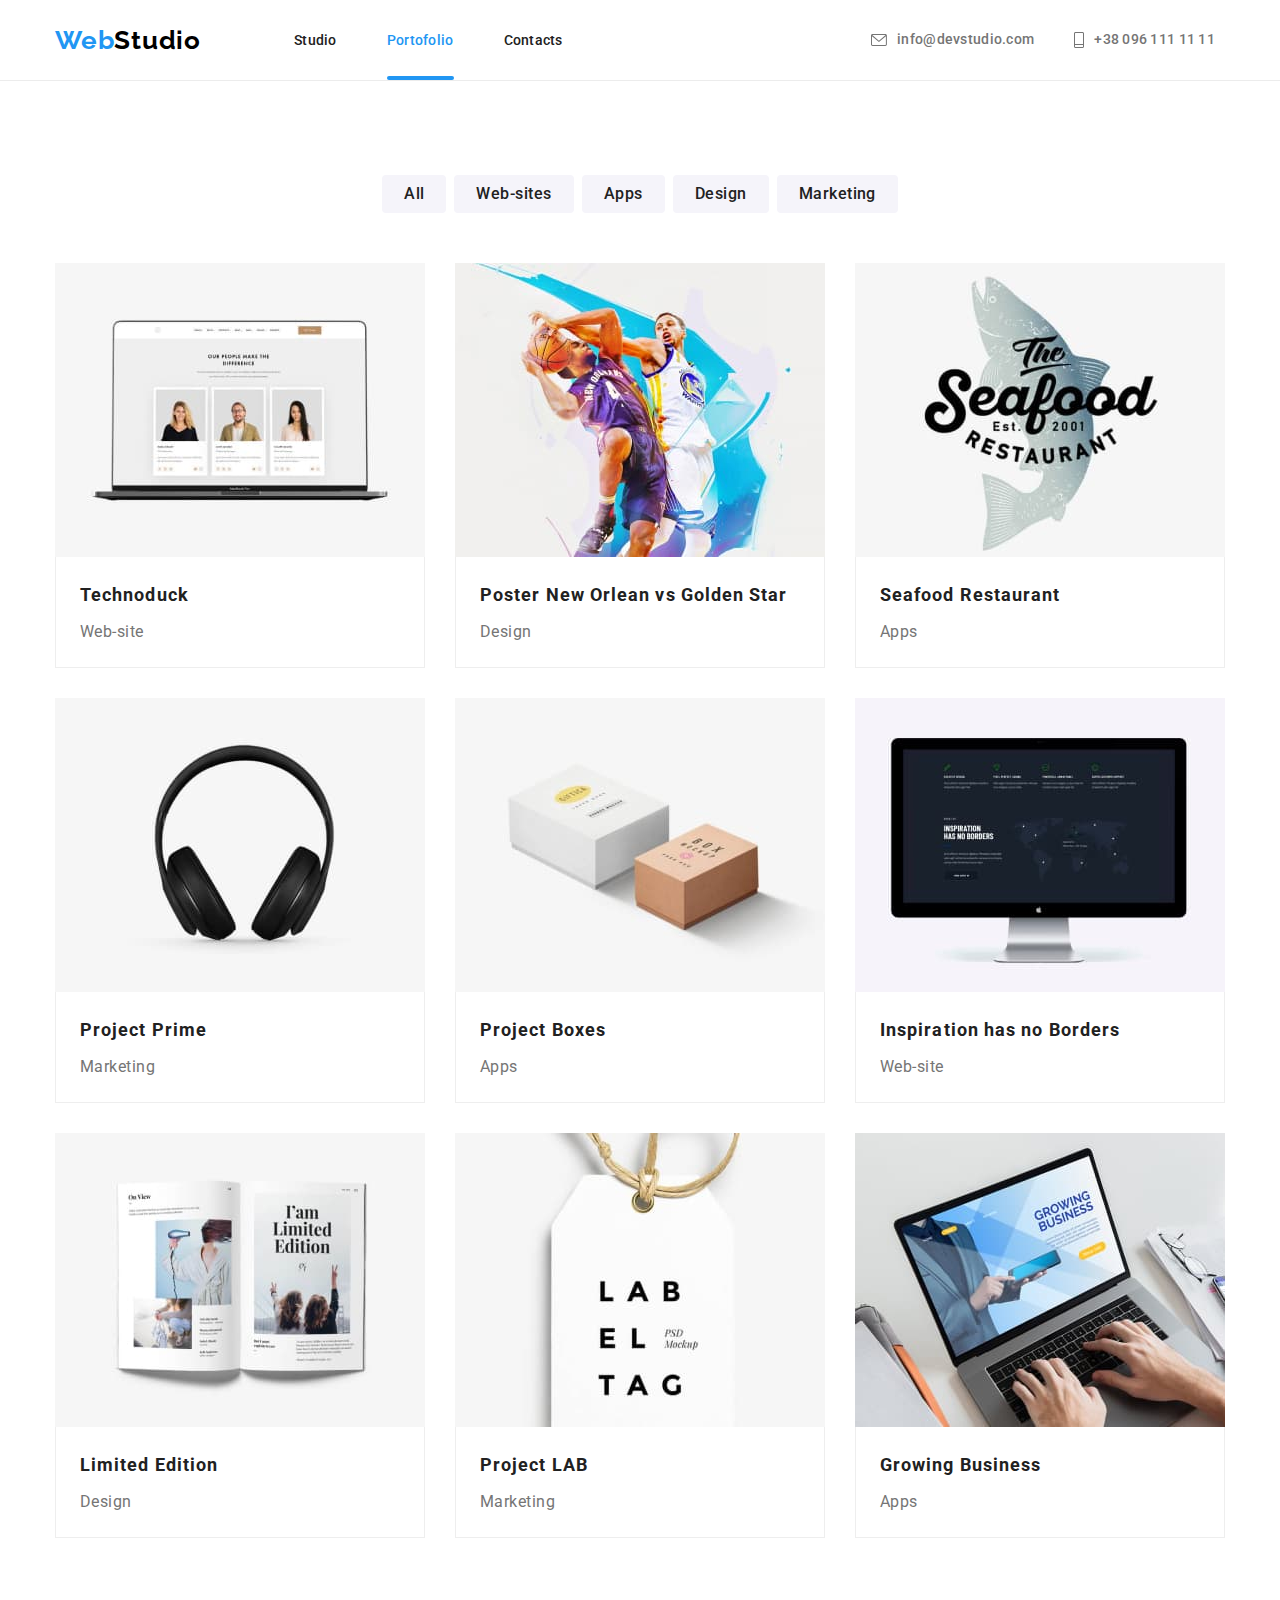
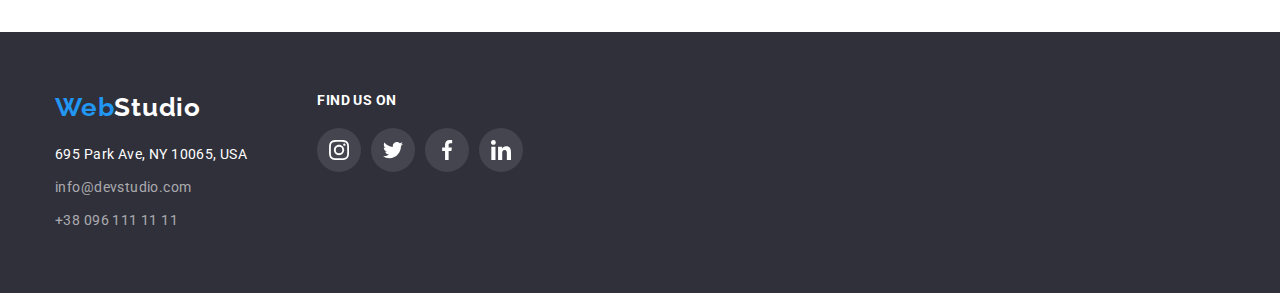
==== portfolio.html @ 60667658 "s" ====
<!DOCTYPE html>
<html lang="en">
  <head>
    <meta charset="UTF-8" />
    <meta http-equiv="X-UA-Compatible" content="IE=edge" />
    <meta name="viewport" content="width=device-width, initial-scale=1.0" />
    <title>WebStudio</title>
    <link rel="preconnect" href="https://fonts.googleapis.com" />
    <link rel="preconnect" href="https://fonts.gstatic.com" crossorigin />
    <link
      href="https://fonts.googleapis.com/css2?family=Raleway:wght@700&family=Roboto:wght@400;500;700;900&display=swap"
      rel="stylesheet"
    />
    <link
      rel="stylesheet"
      href="https://cdnjs.cloudflare.com/ajax/libs/modern-normalize/1.1.0/modern-normalize.min.css"
    />
    <link rel="stylesheet" href="./css/styles.css" />
  </head>
  <body>
    <header class="header">
      <div class="container main-nav">
        <nav class="main-nav">
          <a href="./index.html" class="logo"><span class="logo part">Web</span>Studio</a>
          <ul class="nav-list">
            <li class="link"><a class="nav-list-link" href="./index.html">Studio</a></li>
            <li class="link">
              <a class="nav-list-link current" href="./portfolio.html">Portofolio</a>
            </li>
            <li class="link"><a class="nav-list-link" href="">Contacts</a></li>
          </ul>
        </nav>
        <ul class="contacts-list">
          <li class="contact">
            <a href="mailto:info@devstudio.com" class="header-contacts mail">
              <svg class="convert" width="16px" height="12px">
                <use href="./images/icons.svg#icon-convert"></use>
              </svg>
              info@devstudio.com
            </a>
          </li>
          <li class="contact">
            <a href="tel:+380961111111" class="header-contacts phone">
              <svg class="phone" width="10px" height="16px">
                <use href="./images/icons.svg#icon-phone"></use>
              </svg>
              +38 096 111 11 11</a
            >
          </li>
        </ul>
      </div>
    </header>
    <main>
      <section class="section">
        <div class="container">
          <h1 class="visually-hidden">All Projects</h1>
          <ul class="btn-list">
            <li class="list-btn"><button type="button" class="btn secondary">All</button></li>
            <li class="list-btn"><button type="button" class="btn secondary">Web-sites</button></li>
            <li class="list-btn"><button type="button" class="btn secondary">Apps</button></li>
            <li class="list-btn"><button type="button" class="btn secondary">Design</button></li>
            <li class="list-btn"><button type="button" class="btn secondary">Marketing</button></li>
          </ul>
          <ul class="project-list">
            <li class="project-card">
              <a href="" class="project-link">
               <div class="overlay-wrapper">
                <img class="image-portofolio"
                  src="./images/technocrack.jpg"
                  alt="technoduck"
                  width="370"
                />
               <div class="overlay">
                <p>
                  Technoduck is a state-of-the-art coronavirus distribution platform. Companies use this platform for digital espionage and attacks on competitors' secure servers.
                </p>
               </div>  
               </div>  
                <div class="card-desc">
                  <h2 class="project-title">Technoduck</h2>
                  <p class="project-desc">Web-site</p>
                </div></a
              >
            </li>
            <li class="project-card">
              <a href="" class="project-link">
                <img src="./images/poster.jpg" alt="poster-new" width="370" /> 
                <div class="card-desc">
                  <h2 class="project-title">Poster New Orlean vs Golden Star</h2>
                  <p class="project-desc">Design</p>
                </div></a
              >
            </li>
            <li class="project-card">
              <a href="" class="project-link">
                <img src="./images/seafood.jpg" alt="seafood" width="370" />
                <div class="card-desc">
                  <h2 class="project-title">Seafood Restaurant</h2>
                  <p class="project-desc">Apps</p>
                </div></a
              >
            </li>
            <li class="project-card">
              <a href="" class="project-link">
                <img src="./images/prime.jpg" alt="project-prime" width="370" />
                <div class="card-desc">
                  <h2 class="project-title">Project Prime</h2>
                  <p class="project-desc">Marketing</p>
                </div></a
              >
            </li>
            <li class="project-card">
              <a href="" class="project-link">
                <img src="./images/boxes.jpg" alt="boxes-project" width="370" />
                <div class="card-desc">
                  <h2 class="project-title">Project Boxes</h2>
                  <p class="project-desc">Apps</p>
                </div></a
              >
            </li>
            <li class="project-card">
              <a href="" class="project-link">
                <img src="./images/inspiration.jpg" alt="inspiration-borders" width="370" />
                <div class="card-desc">
                  <h2 class="project-title">Inspiration has no Borders</h2>
                  <p class="project-desc">Web-site</p>
                </div></a
              >
            </li>
            <li class="project-card">
              <a href="" class="project-link">
                <img src="./images/limited-edition.jpg" alt="limited-edition" width="370" />
                <div class="card-desc">
                  <h2 class="project-title">Limited Edition</h2>
                  <p class="project-desc">Design</p>
                </div></a
              >
            </li>
            <li class="project-card">
              <a href="" class="project-link">
                <img src="./images/lab.jpg" alt="project-lab" width="370" />
                <div class="card-desc">
                  <h2 class="project-title">Project LAB</h2>
                  <p class="project-desc">Marketing</p>
                </div></a
              >
            </li>
            <li class="project-card">
              <a href="" class="project-link">
                <img
                  src="./images/growing-business.jpg"
                  alt="Набирають текст на ноутбуці"
                  width="370"
                />
                <div class="card-desc">
                  <h2 class="project-title">Growing Business</h2>
                  <p class="project-desc">Apps</p>
                </div></a
              >
            </li>
          </ul>
        </div>
      </section>
    </main>
    <footer class="footer">
      <div class="container">
        <div>
          <a href="./index.html" class="logo foot"><span class="logo part">Web</span>Studio</a>
          <address>
            <ul class="footer-list">
              <li class="item">
                <a
                  href="https://goo.gl/maps/kWrGyEN4S8KAi9pg8"
                  target="_blank"
                  rel="noopener nofollow noreferrer"
                  class="address"
                  >695 Park Ave, NY 10065, USA</a
                >
              </li>
              <li class="item">
                <a href="mailto:info@devstudio.com" class="footer-contacts">info@devstudio.com</a>
              </li>
              <li class="item">
                <a href="tel:+380961111111" class="footer-contacts">+38 096 111 11 11</a>
              </li>
            </ul>
          </address>
        </div>
        <section class="follow">
          <h3 class="follow-list-title">FIND US ON</h3>
          <ul class="follow-list">
            <li>
              <a href="" class="follow-media-link">
                <svg class="icon" width="20px" height="20px">
                  <use href="./images/icons.svg#icon-instagram"></use>
                </svg>
              </a>
            </li>
            <li>
              <a href="" class="follow-media-link">
                <svg class="icon" width="20px" height="20px">
                  <use href="./images/icons.svg#icon-twitter"></use>
                </svg>
              </a>
            </li>
            <li>
              <a href="" class="follow-media-link">
                <svg class="icon" width="20px" height="20px">
                  <use href="./images/icons.svg#icon-facebook"></use>
                </svg>
              </a>
            </li>
            <li>
              <a href="" class="follow-media-link">
                <svg class="icon" width="20px" height="20px">
                  <use href="./images/icons.svg#icon-linkedin"></use>
                </svg>
              </a>
            </li>
          </ul>
        </section>
      </div>
    </footer>
  </body>
</html>
---- css/styles.css ----
:root {
  --black-color: #000000;
  --text-primary-color: #212121;
  --text-p-color: #757575;
  --primary-white-color: #ffffff;
  --background-secondary-color: #f5f4fa;
  --hero-footer-color--: #2f303a;
  --accent-color: #2196f3;
  --no-accent-color: #afb1b8;
  --primary-btn-accent-color--: #188ce8;
  --transition: 250ms cubic-bezier(0.4, 0, 0.2, 1);
}

body {
  background-color: var(--primary-white-color);
  color: var(--text-primary-color);

  font-family: "Roboto", sans-serif;
  font-size: 14px;
  letter-spacing: 0.03em;
}

.nav-list,
.contacts-list,
.section-list,
.footer-list {
  list-style-type: none;
}


.nav-list-link.current::after {
  content: '';
  background: var(--accent-color);
  width: 100%;
  height: 4px;
  position: absolute;
  bottom: -1px;
  left: 0px;
  border-radius: 2px;
}

.nav-list-link:hover,
.header-contacts:hover,
.footer-contacts:hover,
.address:hover,
.nav-list-link:focus,
.header-contacts:focus,
.footer-contacts:focus,
.address:focus {
  transition: 250ms cubic-bezier(0.4, 0, 0.2, 1);
  color: var(--accent-color);
}

h1,
h2,
h3,
h4,
h5,
h6,
ul,
p {
  margin: 0;
  padding: 0;
}

img {
  display: block;
  max-width: 100%;
}

.container {
  width: 1200px;
  margin: 0 auto;
  padding: 0 15px;
}

.section {
  padding-top: 94px;
  padding-bottom: 94px;
}

.header {
  border-bottom: 1px solid #ececec;
}

.main-nav {
  display: flex;
  align-items: center;
}

.logo {
  color: var(--black-color);
  font-family: Raleway, sans-serif;
  text-decoration: none;
  font-weight: 700;
  font-size: 26px;
  line-height: 1.19;
  letter-spacing: 0.03em;
}

.part {
  color: var(--accent-color);
}

.nav-list .link + .link {
  margin-left: 50px;
}

.nav-list {
  display: flex;
  margin-left: 93px;
}


.nav-list-link.current {
  position: relative;
  color: var(--accent-color);
}

.nav-list-link {
  position: relative;
  display: block;
  padding: 32px 0px 31px 0px;
  color: var(--text-primary-color);
  font-weight: 500;
  font-size: 14px;
  line-height: 1.14;
  letter-spacing: 0.02em;
  text-decoration: none;
}

.contacts-list {
  display: flex;
  margin-left: auto;
}

.contacts-list .contact + .contact {
  margin-left: 40px;
}

.convert,
.phone {
  margin-right: 10px;
  fill: currentColor;
}

.convert:hover,
.phone:hover,
.convert:focus,
.phone:focus {
  fill: var(--accent-color);
}

.header-contacts {
  display: inline-flex;
  padding: 32px 0;

  color: var(--text-p-color);
  font-weight: 500;
  font-size: 14px;
  line-height: 1.14;
  letter-spacing: 0.02em;
  text-decoration: none;
  align-items: center;
}

.visually-hidden {
  position: absolute;
  white-space: nowrap;
  width: 1px;
  height: 1px;
  overflow: hidden;
  border: 0;
  padding: 0;
  clip: rect(0 0 0 0);
  clip-path: inset(50%);
  margin: -1px;
}

.hero {
  padding: 200px 0;
  margin-left: auto;
  margin-right: auto;

  text-align: center;

  background-color: var(--hero-footer-color--);
  background-image: linear-gradient(rgba(47, 48, 58, 0.4), rgba(47, 48, 58, 0.4)),
    url(../images/background-hero.jpg);
  max-width: 1600px;
  height: 600px;
  background-position: center;
}

.hero-title {
  max-width: 696px;
  margin-top: 0;
  margin-bottom: 30px;
  margin-right: auto;
  margin-left: auto;

  color: var(--primary-white-color);
  font-weight: 900;
  font-size: 44px;
  line-height: 1.36;
  text-align: center;
  letter-spacing: 0.06em;
  text-transform: uppercase;
}

.btn {
  display: inline-block;
  cursor: pointer;
  font-family: Roboto, sans-serif;
  border: none;
  border-radius: 4px;
}

.btn.primary {
  color: var(--primary-white-color);
  background-color: var(--accent-color);
  font-weight: 700;
  font-size: 16px;
  line-height: 1.88;
  letter-spacing: 0.06em;
  padding: 10px 24px;
}

.btn.primary:hover,
.btn.primary:focus {
  transition: 250ms cubic-bezier(0.4, 0, 0.2, 1);
  background-color: var(--primary-btn-accent-color--);
}

.section.features {
  padding-bottom: 0;
}

.section-list {
  display: flex;
}

.section-list .item {
  width: 270px;
}

.icon-background {
  display: flex;
  align-items: center;
  justify-content: center;
  width: 270px;
  height: 120px;
  margin-bottom: 30px;

  background-color: var(--background-secondary-color);
}

.section-list .item:not(:last-child) {
  margin-right: 30px;
}

.section-title {
  margin-bottom: 50px;

  font-weight: 700;
  font-size: 36px;
  line-height: 1.17;
  text-align: center;
  letter-spacing: 0.03em;
}

.item-desc {
  color: var(--text-p-color);
  line-height: 1.71;
}


.section-list .img-list:not(:last-child) {
  margin-right: 30px;
}

.team {
  background-color: var(--background-secondary-color);
}

.section-list-title {
  margin-bottom: 10px;

  font-weight: 700;
  font-size: 14px;
  line-height: 1.14;
  letter-spacing: 0.03em;
  text-transform: uppercase;
}

.section-card {
  background-color: var(--primary-white-color);

  text-align: center;

  box-shadow: 0px 1px 3px rgba(0, 0, 0, 0.12), 0px 1px 1px rgba(0, 0, 0, 0.14),
    0px 2px 1px rgba(0, 0, 0, 0.2);
  border-radius: 0px 0px 4px 4px;
}

.section-card:not(:last-child) {
  margin-right: 30px;
}
.team-card-desc {
  padding: 30px 0;
}

.section-list-item {
  margin-bottom: 10px;

  font-weight: 500;
  font-size: 16px;
  line-height: 1.19;
  letter-spacing: 0.03em;
}
.profession {
  font-size: 16px;
  line-height: 1.19;
  letter-spacing: 0.03em;
  margin-bottom: 16px;
}

.media-list {
  display: flex;
  list-style-type: none;
  height: 44px;
  align-items: center;
  padding: 0 32px;
}

.media-link {
  display: flex;
  width: 44px;
  height: 44px;
  align-items: center;
  justify-content: center;
  color: var(--no-accent-color);
}

.media-list li:not(:last-child) {
  margin-right: 10px;
}

.media-link:hover,
.media-link:focus {
  transition: 250ms cubic-bezier(0.4, 0, 0.2, 1);
  background-color: var(--accent-color);
  border-radius: 50%;
  color: var(--primary-white-color);
}

.icon {
  display: flex;
  fill: currentColor;
}

.company-list {
  display: flex;
  list-style-type: none;
  margin: 0;
}

.company-list li:not(:last-child) {
  margin-right: 30px;
}

.company-link {
  display: flex;
  align-items: center;
  justify-content: center;
  width: 170px;
  height: 92px;
  border: 1px solid var(--no-accent-color);
  border-radius: 4px;
  padding: 16px 32px;

  color: var(--no-accent-color);
}

.company-link:hover,
.company-link:focus {
  transition: 250ms cubic-bezier(0.4, 0, 0.2, 1);
  color: var(--accent-color);
  border-color: var(--accent-color);
}

.company-icon {
  fill: currentColor;
}

/* Modal */
.modal {
  position: fixed;
  top: 0;
  bottom: 0;
  left: 0;
  right: 0;
  background: rgba(0, 0, 0, 0.2);
  opacity: 1;
  transform: scale(1);
  transition: var(--transition);
  width: 100%;
  height: 100%;
  display: flex;
  justify-content: center;
  align-items: center;
}

.modal-content {
  transition: var(--transition);
  border-radius: 4px;
  background: #ffffff;
  width: 528px;
  height: 581px;
  margin: 0 auto;
  position: relative;
}

.is-hidden {
  transform: scale(0);
  transition: var(--transition);
  visibility: hidden;
}

.close-btn {
  position: absolute;
  top: 8px;
  right: 8px;
  display: flex;
  width: 30px;
  height: 30px;
  box-sizing: border-box;
  background-color: var(--primary-white-color);
  border: 1px solid rgba(0, 0, 0, 0.1);
  border-radius: 50%;
  cursor: pointer
}

.close-btn::before {
  margin: auto;
  content: '';
  width: 11px;
  height: 11px;
  background-image: url(../images/exit.svg);
  background-size: contain;
}

/* What we do positions */
  .img-list {
    position: relative;
  }

  .image-title {
    display: flex;
    position: absolute;
    color: #ffffff;
    font-weight: 700;
    font-size: 14px;
    text-transform: uppercase;
  }

  .image-title {
    background: rgba(47, 48, 58, 0.8);
    width: 370px;
    height: 70px;
    align-items: center;
    justify-content: center;
    top: 224px;
  }




/* portfolio.html */
.btn-list,
.project-list {
  list-style-type: none;

  display: flex;
  flex-wrap: wrap;
}

.btn-list {
  justify-content: center;
  margin-bottom: 50px;
}

.btn.secondary:hover,
.btn.secondary:focus {
  transition: 250ms cubic-bezier(0.4, 0, 0.2, 1);
}

.list-btn:not(:last-child) {
  margin-right: 8px;
}
.btn.secondary {
  padding: 6px 22px;

  background-color: var(--background-secondary-color);
  color: var(--text-primary-color);
  font-weight: 500;
  font-size: 16px;
  line-height: 1.62;
  letter-spacing: 0.03em;
}

.btn.secondary:hover,
.btn.secondary:focus {
  background-color: var(--accent-color);
  color: var(--primary-white-color);
  box-shadow: 0px 3px 1px rgba(0, 0, 0, 0.1), 0px 1px 2px rgba(0, 0, 0, 0.08),
    0px 2px 2px rgba(0, 0, 0, 0.12);
  border-radius: 4px;
}

.project-card {
  margin-right: 30px;
  margin-bottom: 30px;
}

.project-card:hover {
  box-shadow: 0px 1px 1px rgba(0, 0, 0, 0.12), 0px 4px 4px rgba(0, 0, 0, 0.06),
    1px 4px 6px rgba(0, 0, 0, 0.16);
}

.project-card:nth-child(3n) {
  margin-right: 0;
}

.project-card:nth-last-child(-n + 3) {
  margin-bottom: 0;
}

.card-desc {
  padding: 20px 24px;

  border-left: 1px solid #eeeeee;
  border-right: 1px solid #eeeeee;
  border-bottom: 1px solid #eeeeee;
}

.project-link {
  text-decoration: none;
}

.project-title {
  margin-bottom: 4px;
  color: var(--text-primary-color);
  font-weight: 700;
  font-size: 18px;
  line-height: 2;
  letter-spacing: 0.06em;
}

.project-desc {
  color: var(--text-p-color);
  font-size: 16px;
  line-height: 1.88;
  letter-spacing: 0.03em;
}

.footer {
  display: flex;
  padding-top: 60px;
  padding-bottom: 60px;

  background-color: var(--hero-footer-color--);
}

.footer .container {
  display: flex;
}

.foot {
  display: inline-block;
  margin-bottom: 20px;

  color: var(--primary-white-color);
}

.footer-list .item:not(:last-child) {
  margin-bottom: 9px;
}

.address {
  color: var(--primary-white-color);
  font-style: normal;
  line-height: 1.71;
  text-decoration: none;
}

.footer-contacts {
  color: rgba(255, 255, 255, 0.6);
  font-style: normal;
  line-height: 1.71;
  text-decoration: none;
}

.follow {
  margin-left: 70px;
}

.follow-list-title {
  color: var(--primary-white-color);
  font-weight: 700;
  font-size: 14px;
  line-height: 16px;
  letter-spacing: 0.03em;
  text-transform: uppercase;

  margin-bottom: 20px;
}

.follow-list {
  display: flex;
  list-style-type: none;
}

.follow-list li:not(:last-child) {
  margin-right: 10px;
}

.follow-media-link {
  display: flex;
  background-color: rgba(255, 255, 255, 0.1);
  border-radius: 50%;
  width: 44px;
  height: 44px;

  align-items: center;
  justify-content: center;

  color: var(--primary-white-color);
}

.follow-icon {
  fill: currentColor;
}

.follow-media-link:hover,
.follow-media-link:focus {
  transition: 250ms cubic-bezier(0.4, 0, 0.2, 1);
  background-color: var(--accent-color);
}

/* Overlay CSS */
.project-card:hover .overlay,
.project-card:focus .overlay {
  transform: translateX(0);
}

.project-card .overlay-wrapper {
  position: relative;
  width: 370px;
  height: 294px;
  overflow: hidden;
}

.project-card .overlay {
  position: absolute;
  top: 0;
  padding: 63px 24px;
  width: 100%;
  height: 100%;
  font-size: 18px;
  line-height: 28px;
  color: var(--primary-white-color);
  background-color:  rgba(33, 150, 243, 0.9);
  opacity: 0.9;
  transform: translateY(100%);
  transition: var(--transition);
}
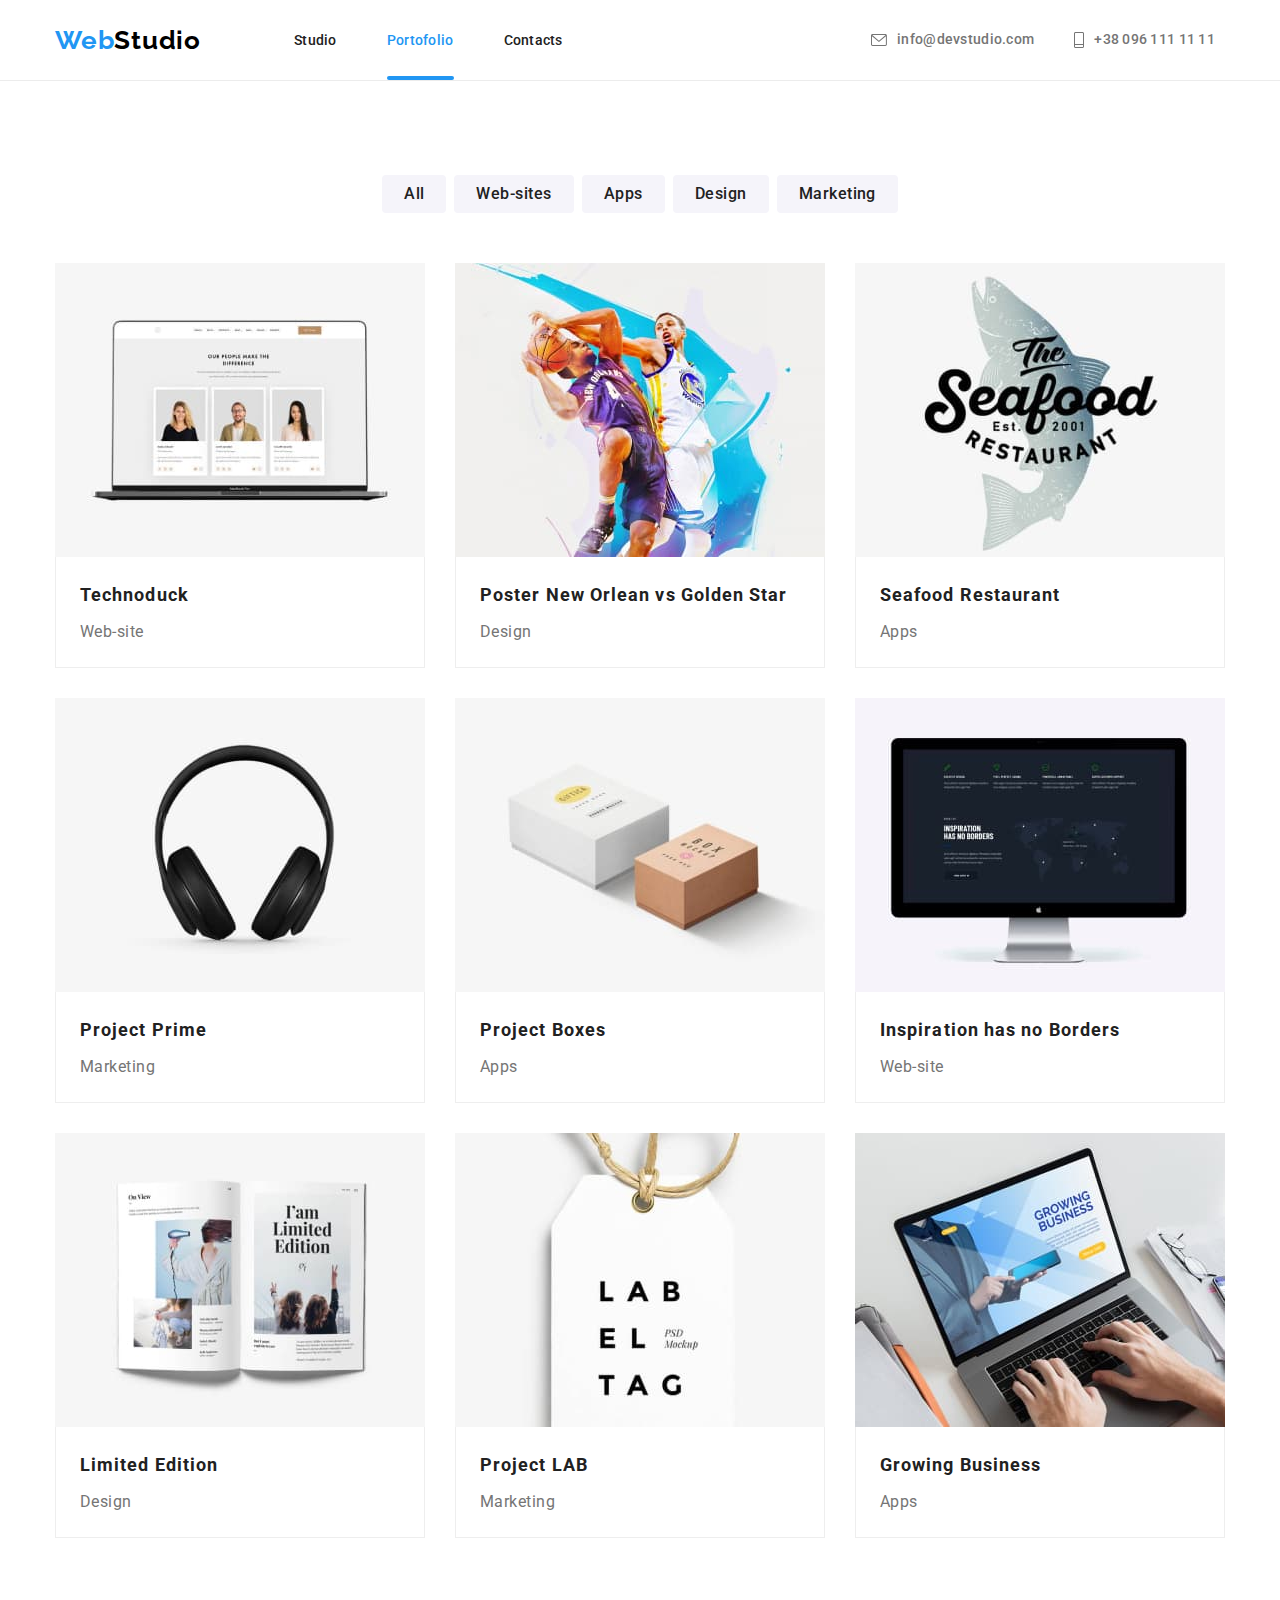
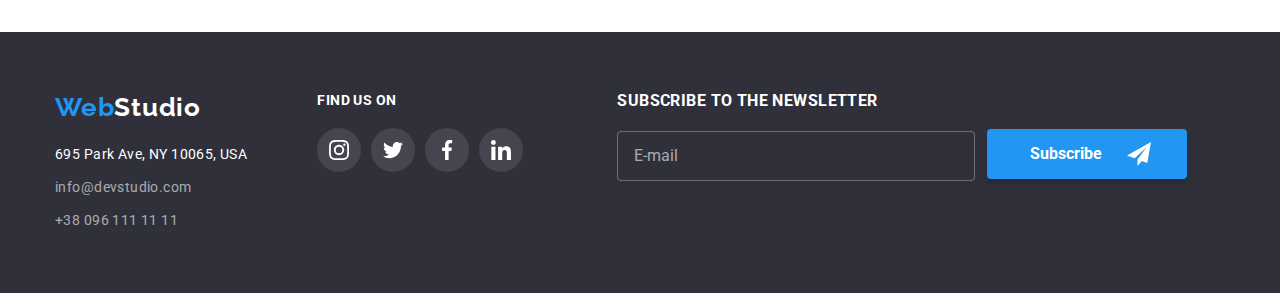
==== commit 6a9a6ff5: "s" ====
--- a/portfolio.html
+++ b/portfolio.html
@@ -164,7 +164,7 @@
     </main>
     <footer class="footer">
       <div class="container">
-        <div>
+        <div class="left-footer">
           <a href="./index.html" class="logo foot"><span class="logo part">Web</span>Studio</a>
           <address>
             <ul class="footer-list">
@@ -186,7 +186,7 @@
             </ul>
           </address>
         </div>
-        <section class="follow">
+        <div class="follow">
           <h3 class="follow-list-title">FIND US ON</h3>
           <ul class="follow-list">
             <li>
@@ -218,7 +218,19 @@
               </a>
             </li>
           </ul>
-        </section>
+        </div>
+        <div class="subscribe">
+          <form class="form-footer"> 
+           <label class="label-footer">SUBSCRIBE TO THE NEWSLETTER
+            <input class="input-footer" type="email" name="email" placeholder="E-mail">
+           </label>
+           <button class="btn-footer" type="submit">Subscribe
+            <svg class="telegram" width="24" height="24" viewBox="0 0 24 24" fill="none" xmlns="http://www.w3.org/2000/svg">
+             <path d="M24 0L0 13.5L7.66994 16.3407L19.5 5.25L10.5017 17.3895L10.509 17.3923L10.5 17.3895V24L14.8013 18.9819L20.2501 21L24 0Z" fill="white"/>
+            </svg>         
+           </button>    
+          </form>
+        </div>  
       </div>
     </footer>
   </body>
--- a/css/styles.css
+++ b/css/styles.css
@@ -442,6 +442,13 @@
   cursor: pointer
 }
 
+.close-btn:hover,
+.close-btn:focus {
+  border-color: #188ce8;
+  transition: var(--transition);
+}
+
+
 .close-btn::before {
   margin: auto;
   content: '';
@@ -451,6 +458,127 @@
   background-size: contain;
 }
 
+.modal-content h2 {
+  padding-top: 40px;
+  padding-bottom: 12px;
+  text-align: center;
+  font-weight: 700;
+  font-size: 20px;
+}
+
+/* Formular Group */
+  .form-group {
+    position: relative;
+    display: flex;
+    gap: 4px;
+    flex-direction: column;
+    padding-right: 40px;
+    padding-left: 40px;
+  }
+
+  .form-group > *:nth-child(1) {
+    color: #757575;
+    font-weight: 400px;
+    font-size: 12px;
+    
+  }
+
+  .form-group + .form-group {
+    margin-top: 10px;
+  }
+
+  .form-group > *:nth-child(2) {
+    outline: 0;
+    padding: 12px 40px;
+    border: 1px solid rgba(33, 33, 33, 0.2);
+    border-radius: 4px;
+  }
+
+  .textarea {
+    width: 448px;
+    resize: none;
+    margin-bottom: 20px;
+  }
+
+  .form-checkbox {
+    justify-content: center;
+    flex-direction: row;
+    gap: 8px;
+  }
+
+  .form-checkbox > *:nth-child(2) {
+    padding: 0;
+    border: none;
+  }
+
+  .form-checkbox .checkbox {
+    width: 16px;
+    height: 15px;
+    margin-top: 0;
+  }
+
+
+  .textarea::placeholder {
+    color: #75757580;
+  }
+
+  .terms {
+    text-decoration: none;
+  }
+
+  .terms:active,
+  .terms:visited {
+    color: #2196F3;
+  }
+
+  .modal-send {
+    display: flex;
+    justify-content: center;
+    margin-top: 30px;
+  }
+
+  .btn-submit {
+    border: none;
+    background: #2196F3;
+    color: #FFFFFF;
+    font-weight: 700;
+    font-size: 16px;
+    line-height: 30px;
+    width: 200px;
+    height: 50px;
+    box-shadow: 0 4px 4px rgba(0, 0, 0, 0.15);
+    border-radius: 4px;
+    cursor: pointer;
+  }
+
+  .btn-submit:hover,
+  .btn-submit:focus {
+    transition: 250ms cubic-bezier(0.4, 0, 0.2, 1);
+  background-color: var(--primary-btn-accent-color--);
+  }
+
+  .input:focus + .modal-icon {
+    color: #2196F3;
+  }
+
+  .input:focus-within {
+    border: 1px solid #2196F3;
+    transition: var(--transition);
+  }
+ 
+  .textarea:focus {
+    border: 1px solid #2196F3;
+    transition: var(--transition);
+  }
+
+  .form .modal-icon {
+    position: absolute;
+    left: 50px;
+    top: 50%;
+  }
+
+
+
 /* What we do positions */
   .img-list {
     position: relative;
@@ -475,7 +603,80 @@
   }
 
 
-
+/* Footer Subscribe */
+
+  .subscribe {
+    display: flex;
+    flex-direction: row;
+    gap: 12px;
+    align-items: flex-start;
+    margin-left: 94px;
+  }
+  
+  .form-footer {
+    display: flex;
+  }
+
+  .label-footer {
+    display: flex;
+    flex-direction: column;
+    gap: 20px;
+    color: white;
+    font-weight: 700;
+    font-size: 16px;
+  }
+
+  
+
+  .input-footer {
+    width: 358px;
+    padding-left: 16px;
+    padding-top: 15px;
+    padding-bottom: 15px;
+    background: transparent;
+    color: rgba(255, 255, 255, 0.6);
+    border-radius: 4px;
+    border: 1px solid rgba(255, 255, 255, 0.3);
+  }
+
+  ::placeholder {
+    color: rgba(255, 255, 255, 0.6);
+    font-weight: 400;
+    font-size: 16px;
+  }
+
+  .btn-footer {
+    cursor: pointer;
+    display: flex;
+    align-items: center;
+    margin-left: 12px;
+    padding-top: 10px;
+    padding-right: 28px;
+    padding-bottom: 10px;
+    padding-left: 43px;
+    margin-top: 37px;
+    width: 200px;
+    height: 50px;
+    background-color: var(--accent-color);
+    border: none;
+    color: var(--primary-white-color);
+    font-weight: 700;
+    font-size: 16px;
+    border-radius: 4px;
+    box-shadow: 0px 4px 4px rgba(0, 0, 0, 0.15);
+  }
+
+  .telegram {
+    margin-left: 25px;
+  }
+
+  .btn-footer:hover,
+  .btn-footer:focus {
+    transition: 250ms cubic-bezier(0.4, 0, 0.2, 1);
+    background-color: var(--primary-btn-accent-color--);
+  }
+
+  
 
 /* portfolio.html */
 .btn-list,
